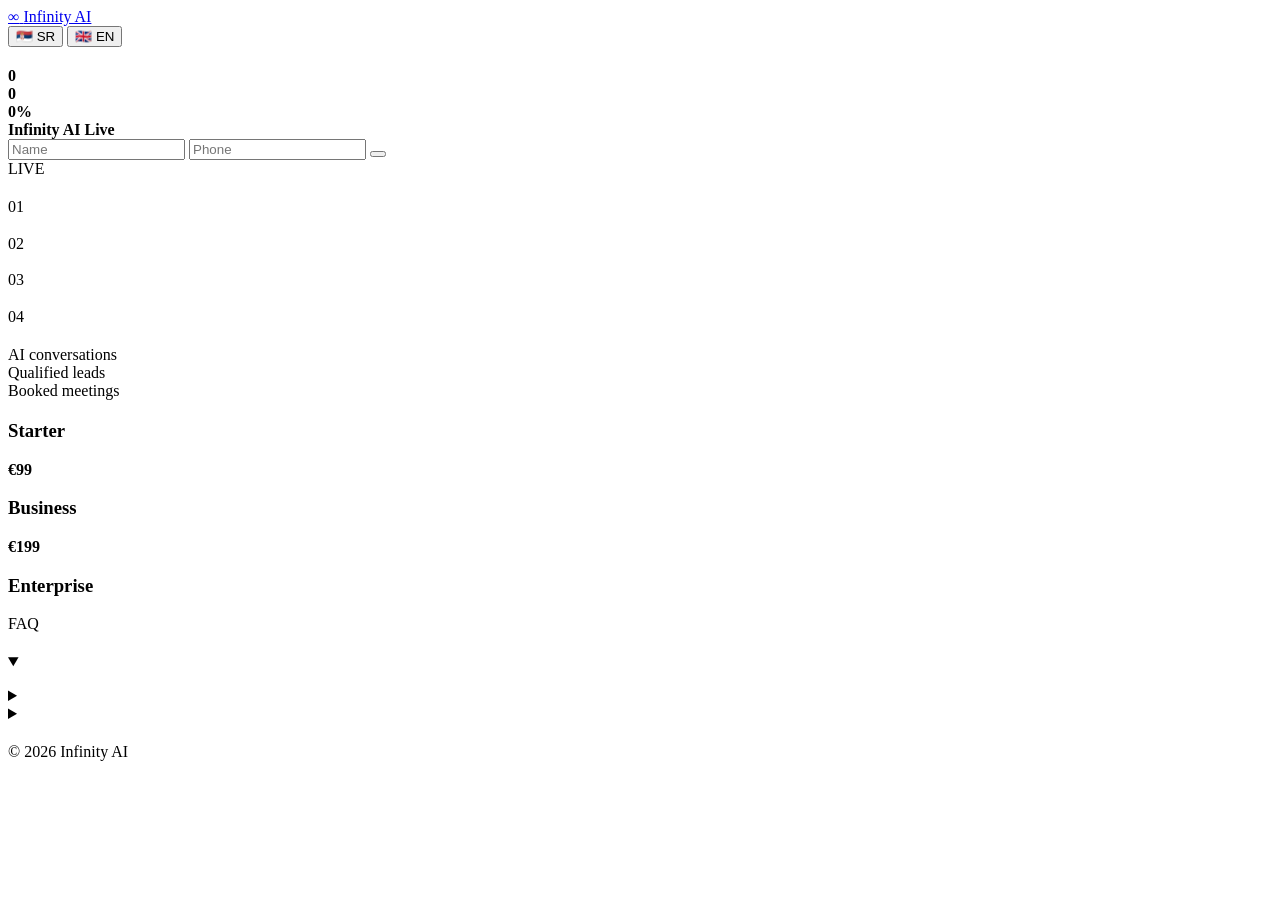
==== index.html @ cf4df091 "Add files via upload" ====
<!DOCTYPE html>
<html lang="en">
<head>
  <meta charset="UTF-8" />
  <meta name="viewport" content="width=device-width, initial-scale=1.0" />
  <title>Infinity AI Demo Platform</title>
  <meta name="description" content="Infinity AI — AI sales consultant for lead generation." />
  <link rel="preconnect" href="https://fonts.googleapis.com" />
  <link rel="preconnect" href="https://fonts.gstatic.com" crossorigin />
  <link href="https://fonts.googleapis.com/css2?family=Inter:wght@400;500;600;700;800;900&display=swap" rel="stylesheet" />
  <link rel="stylesheet" href="css/style.css" />
</head>
<body>

<div class="noise"></div>

<header class="header">
  <a class="brand" href="#">
    <span class="brand-mark">∞</span>
    <span>Infinity AI</span>
  </a>

  <nav class="nav">
    <a href="#demo" data-i18n="nav.demo"></a>
    <a href="#how" data-i18n="nav.how"></a>
    <a href="#pricing" data-i18n="nav.pricing"></a>
    <a href="#faq" data-i18n="nav.faq"></a>
  </nav>

  <div class="lang-switch">
    <button class="lang-btn" data-lang="sr">🇷🇸 SR</button>
    <button class="lang-btn active" data-lang="en">🇬🇧 EN</button>
  </div>
</header>

<main>

<section class="hero">
  <div class="hero-copy">
    <div class="eyebrow" data-i18n="hero.eyebrow"></div>
    <h1 data-i18n="hero.title"></h1>
    <p data-i18n="hero.subtitle"></p>

    <div class="hero-actions">
      <a href="#demo" class="btn primary" data-i18n="hero.cta"></a>
      <a href="#pricing" class="btn ghost" data-i18n="hero.secondary"></a>
    </div>

    <div class="hero-proof">
      <div><strong id="counterLeads">0</strong><span data-i18n="stats.leads"></span></div>
      <div><strong id="counterChats">0</strong><span data-i18n="stats.chats"></span></div>
      <div><strong id="counterConversion">0%</strong><span data-i18n="stats.conversion"></span></div>
    </div>
  </div>

  <div class="hero-demo" id="demo">
    <div class="demo-grid">
      <section class="chat-card">
        <div class="window-bar">
          <div>
            <span></span><span></span><span></span>
          </div>
          <strong>Infinity AI Live</strong>
        </div>

        <div id="chatMessages" class="chat-messages"></div>

        <div id="quickReplies" class="quick-replies"></div>

        <form id="leadForm" class="lead-form hidden">
          <input name="name" placeholder="Name" required />
          <input name="phone" placeholder="Phone" required />
          <button type="submit" data-i18n="chat.send"></button>
        </form>
      </section>

      <aside class="crm-card">
        <div class="crm-header">
          <div>
            <span data-i18n="crm.title"></span>
            <strong data-i18n="crm.subtitle"></strong>
          </div>
          <span class="live-dot">LIVE</span>
        </div>
        <div id="leadStream" class="lead-stream"></div>
      </aside>
    </div>
  </div>
</section>

<section class="section" id="properties">
  <div class="section-head">
    <span data-i18n="properties.kicker"></span>
    <h2 data-i18n="properties.title"></h2>
    <p data-i18n="properties.subtitle"></p>
  </div>
  <div id="propertyGrid" class="property-grid"></div>
</section>

<section class="section" id="how">
  <div class="section-head">
    <span data-i18n="how.kicker"></span>
    <h2 data-i18n="how.title"></h2>
  </div>
  <div class="steps">
    <article><span>01</span><h3 data-i18n="how.step1.title"></h3><p data-i18n="how.step1.text"></p></article>
    <article><span>02</span><h3 data-i18n="how.step2.title"></h3><p data-i18n="how.step2.text"></p></article>
    <article><span>03</span><h3 data-i18n="how.step3.title"></h3><p data-i18n="how.step3.text"></p></article>
    <article><span>04</span><h3 data-i18n="how.step4.title"></h3><p data-i18n="how.step4.text"></p></article>
  </div>
</section>

<section class="section analytics-section">
  <div class="analytics-card">
    <div>
      <span data-i18n="analytics.kicker"></span>
      <h2 data-i18n="analytics.title"></h2>
      <p data-i18n="analytics.text"></p>
    </div>
    <div class="bars">
      <div><span>AI conversations</span><b style="width:88%"></b></div>
      <div><span>Qualified leads</span><b style="width:67%"></b></div>
      <div><span>Booked meetings</span><b style="width:42%"></b></div>
    </div>
  </div>
</section>

<section class="section" id="pricing">
  <div class="section-head">
    <span data-i18n="pricing.kicker"></span>
    <h2 data-i18n="pricing.title"></h2>
  </div>

  <div class="pricing-grid">
    <article class="price-card">
      <h3>Starter</h3>
      <strong>€99</strong>
      <p data-i18n="pricing.starter"></p>
      <a class="btn ghost" href="#demo" data-i18n="pricing.button"></a>
    </article>
    <article class="price-card featured">
      <div class="tag" data-i18n="pricing.popular"></div>
      <h3>Business</h3>
      <strong>€199</strong>
      <p data-i18n="pricing.business"></p>
      <a class="btn primary" href="#demo" data-i18n="pricing.button"></a>
    </article>
    <article class="price-card">
      <h3>Enterprise</h3>
      <strong data-i18n="pricing.custom"></strong>
      <p data-i18n="pricing.enterprise"></p>
      <a class="btn ghost" href="#demo" data-i18n="pricing.contact"></a>
    </article>
  </div>
</section>

<section class="section" id="faq">
  <div class="section-head">
    <span>FAQ</span>
    <h2 data-i18n="faq.title"></h2>
  </div>
  <div class="faq-list">
    <details open><summary data-i18n="faq.q1"></summary><p data-i18n="faq.a1"></p></details>
    <details><summary data-i18n="faq.q2"></summary><p data-i18n="faq.a2"></p></details>
    <details><summary data-i18n="faq.q3"></summary><p data-i18n="faq.a3"></p></details>
  </div>
</section>

<section class="cta-section">
  <h2 data-i18n="cta.title"></h2>
  <p data-i18n="cta.text"></p>
  <a href="#demo" class="btn primary" data-i18n="cta.button"></a>
</section>

</main>

<footer class="footer">
  <span>© 2026 Infinity AI</span>
  <span data-i18n="footer.text"></span>
</footer>

<script src="js/config.js"></script>
<script src="js/i18n.js"></script>
<script src="js/app.js"></script>
</body>
</html>
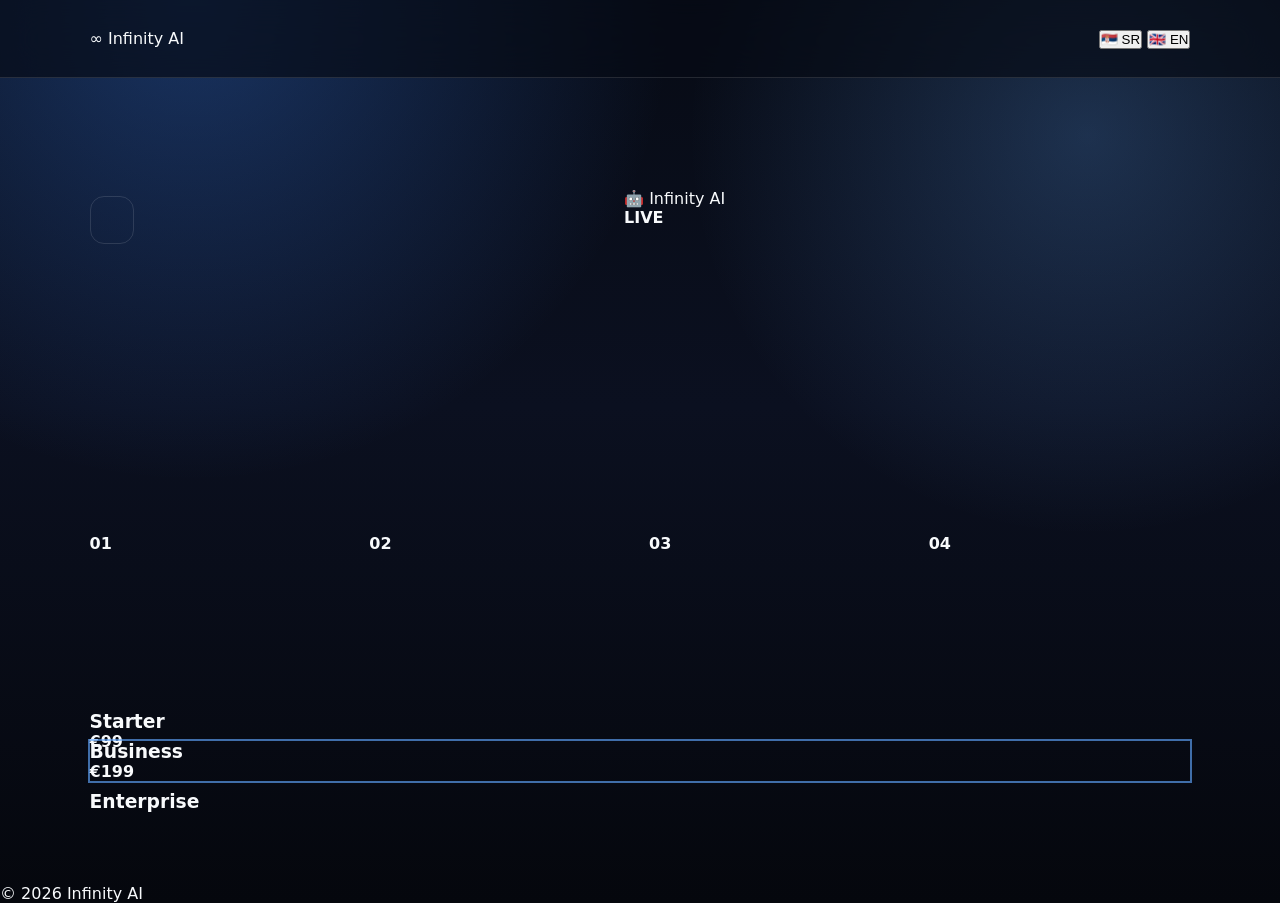
==== commit b8d689a5: "Update index.html" ====
--- a/index.html
+++ b/index.html
@@ -1,186 +1,105 @@
 <!DOCTYPE html>
-<html lang="en">
+<html lang="sr">
 <head>
   <meta charset="UTF-8" />
   <meta name="viewport" content="width=device-width, initial-scale=1.0" />
-  <title>Infinity AI Demo Platform</title>
-  <meta name="description" content="Infinity AI — AI sales consultant for lead generation." />
-  <link rel="preconnect" href="https://fonts.googleapis.com" />
-  <link rel="preconnect" href="https://fonts.gstatic.com" crossorigin />
-  <link href="https://fonts.googleapis.com/css2?family=Inter:wght@400;500;600;700;800;900&display=swap" rel="stylesheet" />
-  <link rel="stylesheet" href="css/style.css" />
+  <title>Infinity AI — AI Sales Consultant</title>
+  <meta name="description" content="Infinity AI converts website visitors into qualified leads 24/7." />
+  <link rel="stylesheet" href="style.css" />
 </head>
+
 <body>
+  <header class="header">
+    <div class="logo">∞ Infinity AI</div>
 
-<div class="noise"></div>
+    <nav>
+      <a href="#demo" data-key="nav_demo"></a>
+      <a href="#how" data-key="nav_how"></a>
+      <a href="#pricing" data-key="nav_pricing"></a>
+    </nav>
 
-<header class="header">
-  <a class="brand" href="#">
-    <span class="brand-mark">∞</span>
-    <span>Infinity AI</span>
-  </a>
+    <div class="lang">
+      <button onclick="setLang('sr')">🇷🇸 SR</button>
+      <button onclick="setLang('en')">🇬🇧 EN</button>
+    </div>
+  </header>
 
-  <nav class="nav">
-    <a href="#demo" data-i18n="nav.demo"></a>
-    <a href="#how" data-i18n="nav.how"></a>
-    <a href="#pricing" data-i18n="nav.pricing"></a>
-    <a href="#faq" data-i18n="nav.faq"></a>
-  </nav>
+  <main>
+    <section class="hero">
+      <div class="hero-text">
+        <div class="badge" data-key="badge"></div>
+        <h1 data-key="hero_title"></h1>
+        <p data-key="hero_text"></p>
+        <a href="#demo" class="btn" data-key="hero_button"></a>
+      </div>
 
-  <div class="lang-switch">
-    <button class="lang-btn" data-lang="sr">🇷🇸 SR</button>
-    <button class="lang-btn active" data-lang="en">🇬🇧 EN</button>
-  </div>
-</header>
+      <div class="hero-panel" id="demo">
+        <div class="chat">
+          <div class="chat-top">🤖 Infinity AI</div>
+          <div id="chatMessages" class="messages"></div>
+          <div id="quickReplies" class="quick"></div>
 
-<main>
-
-<section class="hero">
-  <div class="hero-copy">
-    <div class="eyebrow" data-i18n="hero.eyebrow"></div>
-    <h1 data-i18n="hero.title"></h1>
-    <p data-i18n="hero.subtitle"></p>
-
-    <div class="hero-actions">
-      <a href="#demo" class="btn primary" data-i18n="hero.cta"></a>
-      <a href="#pricing" class="btn ghost" data-i18n="hero.secondary"></a>
-    </div>
-
-    <div class="hero-proof">
-      <div><strong id="counterLeads">0</strong><span data-i18n="stats.leads"></span></div>
-      <div><strong id="counterChats">0</strong><span data-i18n="stats.chats"></span></div>
-      <div><strong id="counterConversion">0%</strong><span data-i18n="stats.conversion"></span></div>
-    </div>
-  </div>
-
-  <div class="hero-demo" id="demo">
-    <div class="demo-grid">
-      <section class="chat-card">
-        <div class="window-bar">
-          <div>
-            <span></span><span></span><span></span>
-          </div>
-          <strong>Infinity AI Live</strong>
+          <form id="leadForm" class="lead-form hidden">
+            <input id="leadName" placeholder="Name" />
+            <input id="leadPhone" placeholder="Phone" />
+            <button type="submit" data-key="send"></button>
+          </form>
         </div>
 
-        <div id="chatMessages" class="chat-messages"></div>
+        <div class="crm">
+          <div class="crm-title">
+            <span data-key="crm_title"></span>
+            <b>LIVE</b>
+          </div>
+          <div id="crmList"></div>
+        </div>
+      </div>
+    </section>
 
-        <div id="quickReplies" class="quick-replies"></div>
+    <section class="section">
+      <h2 data-key="properties_title"></h2>
+      <div id="properties" class="properties"></div>
+    </section>
 
-        <form id="leadForm" class="lead-form hidden">
-          <input name="name" placeholder="Name" required />
-          <input name="phone" placeholder="Phone" required />
-          <button type="submit" data-i18n="chat.send"></button>
-        </form>
-      </section>
+    <section class="section" id="how">
+      <h2 data-key="how_title"></h2>
+      <div class="steps">
+        <div><b>01</b><h3 data-key="step1_title"></h3><p data-key="step1_text"></p></div>
+        <div><b>02</b><h3 data-key="step2_title"></h3><p data-key="step2_text"></p></div>
+        <div><b>03</b><h3 data-key="step3_title"></h3><p data-key="step3_text"></p></div>
+        <div><b>04</b><h3 data-key="step4_title"></h3><p data-key="step4_text"></p></div>
+      </div>
+    </section>
 
-      <aside class="crm-card">
-        <div class="crm-header">
-          <div>
-            <span data-i18n="crm.title"></span>
-            <strong data-i18n="crm.subtitle"></strong>
-          </div>
-          <span class="live-dot">LIVE</span>
+    <section class="section pricing" id="pricing">
+      <h2 data-key="pricing_title"></h2>
+
+      <div class="plans">
+        <div class="plan">
+          <h3>Starter</h3>
+          <strong>€99</strong>
+          <p data-key="starter"></p>
         </div>
-        <div id="leadStream" class="lead-stream"></div>
-      </aside>
-    </div>
-  </div>
-</section>
 
-<section class="section" id="properties">
-  <div class="section-head">
-    <span data-i18n="properties.kicker"></span>
-    <h2 data-i18n="properties.title"></h2>
-    <p data-i18n="properties.subtitle"></p>
-  </div>
-  <div id="propertyGrid" class="property-grid"></div>
-</section>
+        <div class="plan featured">
+          <h3>Business</h3>
+          <strong>€199</strong>
+          <p data-key="business"></p>
+        </div>
 
-<section class="section" id="how">
-  <div class="section-head">
-    <span data-i18n="how.kicker"></span>
-    <h2 data-i18n="how.title"></h2>
-  </div>
-  <div class="steps">
-    <article><span>01</span><h3 data-i18n="how.step1.title"></h3><p data-i18n="how.step1.text"></p></article>
-    <article><span>02</span><h3 data-i18n="how.step2.title"></h3><p data-i18n="how.step2.text"></p></article>
-    <article><span>03</span><h3 data-i18n="how.step3.title"></h3><p data-i18n="how.step3.text"></p></article>
-    <article><span>04</span><h3 data-i18n="how.step4.title"></h3><p data-i18n="how.step4.text"></p></article>
-  </div>
-</section>
+        <div class="plan">
+          <h3>Enterprise</h3>
+          <strong data-key="custom"></strong>
+          <p data-key="enterprise"></p>
+        </div>
+      </div>
+    </section>
+  </main>
 
-<section class="section analytics-section">
-  <div class="analytics-card">
-    <div>
-      <span data-i18n="analytics.kicker"></span>
-      <h2 data-i18n="analytics.title"></h2>
-      <p data-i18n="analytics.text"></p>
-    </div>
-    <div class="bars">
-      <div><span>AI conversations</span><b style="width:88%"></b></div>
-      <div><span>Qualified leads</span><b style="width:67%"></b></div>
-      <div><span>Booked meetings</span><b style="width:42%"></b></div>
-    </div>
-  </div>
-</section>
+  <footer>
+    © 2026 Infinity AI
+  </footer>
 
-<section class="section" id="pricing">
-  <div class="section-head">
-    <span data-i18n="pricing.kicker"></span>
-    <h2 data-i18n="pricing.title"></h2>
-  </div>
-
-  <div class="pricing-grid">
-    <article class="price-card">
-      <h3>Starter</h3>
-      <strong>€99</strong>
-      <p data-i18n="pricing.starter"></p>
-      <a class="btn ghost" href="#demo" data-i18n="pricing.button"></a>
-    </article>
-    <article class="price-card featured">
-      <div class="tag" data-i18n="pricing.popular"></div>
-      <h3>Business</h3>
-      <strong>€199</strong>
-      <p data-i18n="pricing.business"></p>
-      <a class="btn primary" href="#demo" data-i18n="pricing.button"></a>
-    </article>
-    <article class="price-card">
-      <h3>Enterprise</h3>
-      <strong data-i18n="pricing.custom"></strong>
-      <p data-i18n="pricing.enterprise"></p>
-      <a class="btn ghost" href="#demo" data-i18n="pricing.contact"></a>
-    </article>
-  </div>
-</section>
-
-<section class="section" id="faq">
-  <div class="section-head">
-    <span>FAQ</span>
-    <h2 data-i18n="faq.title"></h2>
-  </div>
-  <div class="faq-list">
-    <details open><summary data-i18n="faq.q1"></summary><p data-i18n="faq.a1"></p></details>
-    <details><summary data-i18n="faq.q2"></summary><p data-i18n="faq.a2"></p></details>
-    <details><summary data-i18n="faq.q3"></summary><p data-i18n="faq.a3"></p></details>
-  </div>
-</section>
-
-<section class="cta-section">
-  <h2 data-i18n="cta.title"></h2>
-  <p data-i18n="cta.text"></p>
-  <a href="#demo" class="btn primary" data-i18n="cta.button"></a>
-</section>
-
-</main>
-
-<footer class="footer">
-  <span>© 2026 Infinity AI</span>
-  <span data-i18n="footer.text"></span>
-</footer>
-
-<script src="js/config.js"></script>
-<script src="js/i18n.js"></script>
-<script src="js/app.js"></script>
+  <script src="app.js"></script>
 </body>
 </html>
--- a/style.css
+++ b/style.css
@@ -0,0 +1,129 @@
+:root{
+  --bg:#070b15;
+  --bg2:#0b1020;
+  --panel:rgba(255,255,255,.07);
+  --panel2:rgba(255,255,255,.11);
+  --border:rgba(255,255,255,.12);
+  --text:#f8fafc;
+  --muted:#a6b0c3;
+  --blue:#3b82f6;
+  --cyan:#60a5fa;
+  --green:#22c55e;
+  --shadow:0 30px 90px rgba(0,0,0,.45);
+}
+*{box-sizing:border-box;margin:0;padding:0}
+html{scroll-behavior:smooth}
+body{
+  font-family:Inter,system-ui,sans-serif;
+  color:var(--text);
+  background:
+    radial-gradient(circle at 15% 0%,rgba(59,130,246,.34),transparent 34%),
+    radial-gradient(circle at 85% 15%,rgba(96,165,250,.24),transparent 30%),
+    linear-gradient(180deg,var(--bg),var(--bg2) 45%,#05070d);
+  min-height:100vh;
+  overflow-x:hidden;
+}
+.noise{position:fixed;inset:0;pointer-events:none;opacity:.06;background-image:url("data:image/svg+xml,%3Csvg viewBox='0 0 250 250' xmlns='http://www.w3.org/2000/svg'%3E%3Cfilter id='n'%3E%3CfeTurbulence type='fractalNoise' baseFrequency='.7' numOctaves='3' stitchTiles='stitch'/%3E%3C/filter%3E%3Crect width='100%25' height='100%25' filter='url(%23n)'/%3E%3C/svg%3E")}
+.header{
+  position:sticky;top:0;z-index:10;
+  height:78px;padding:0 7vw;
+  display:flex;align-items:center;justify-content:space-between;
+  background:rgba(7,11,21,.68);backdrop-filter:blur(22px);
+  border-bottom:1px solid var(--border);
+}
+.brand{display:flex;align-items:center;gap:11px;color:white;text-decoration:none;font-weight:900}
+.brand-mark{display:grid;place-items:center;width:38px;height:38px;border-radius:13px;background:linear-gradient(135deg,var(--blue),var(--cyan));font-size:24px}
+.nav{display:flex;gap:26px}
+.nav a{color:var(--muted);text-decoration:none;font-weight:600;font-size:14px}
+.nav a:hover{color:white}
+.lang-switch{display:flex;gap:8px}
+.lang-btn{border:1px solid var(--border);background:var(--panel);color:white;padding:9px 12px;border-radius:999px;cursor:pointer;font-weight:700}
+.lang-btn.active{background:white;color:#07101f}
+.hero{padding:90px 7vw 70px;max-width:1500px;margin:auto;display:grid;grid-template-columns:.92fr 1.08fr;gap:52px;align-items:center}
+.eyebrow,.section-head span,.analytics-card span{display:inline-flex;color:#9cc6ff;font-weight:800;letter-spacing:.08em;text-transform:uppercase;font-size:12px;margin-bottom:16px}
+h1{font-size:clamp(46px,6vw,86px);line-height:.95;letter-spacing:-.07em;margin-bottom:28px}
+.hero-copy p,.section-head p,.analytics-card p,.price-card p,.steps p,.faq-list p,.cta-section p{color:var(--muted);font-size:18px;line-height:1.7}
+.hero-copy>p{max-width:650px;font-size:21px}
+.hero-actions{display:flex;gap:14px;margin:34px 0}
+.btn{display:inline-flex;align-items:center;justify-content:center;min-height:48px;padding:0 21px;border-radius:14px;text-decoration:none;font-weight:900;border:1px solid var(--border);cursor:pointer}
+.primary{background:linear-gradient(135deg,var(--blue),var(--cyan));color:white;box-shadow:0 15px 44px rgba(59,130,246,.35)}
+.ghost{background:var(--panel);color:white}
+.hero-proof{display:grid;grid-template-columns:repeat(3,1fr);gap:14px;max-width:600px}
+.hero-proof div,.chat-card,.crm-card,.steps article,.price-card,.analytics-card,.faq-list details{background:var(--panel);border:1px solid var(--border);box-shadow:var(--shadow);backdrop-filter:blur(22px);border-radius:28px}
+.hero-proof div{padding:18px}
+.hero-proof strong{display:block;font-size:31px}
+.hero-proof span{color:var(--muted);font-size:13px}
+.demo-grid{display:grid;grid-template-columns:1.15fr .85fr;gap:18px}
+.chat-card,.crm-card{min-height:480px;padding:18px}
+.window-bar{display:flex;justify-content:space-between;align-items:center;margin-bottom:18px;color:var(--muted);font-size:14px}
+.window-bar div{display:flex;gap:7px}
+.window-bar span{width:11px;height:11px;border-radius:50%;background:rgba(255,255,255,.25)}
+.chat-messages{height:315px;overflow:auto;padding-right:6px}
+.msg{max-width:86%;padding:13px 15px;margin:10px 0;border-radius:18px;animation:pop .35s ease both;line-height:1.45}
+.msg.ai{background:rgba(59,130,246,.18);border:1px solid rgba(96,165,250,.28)}
+.msg.user{margin-left:auto;background:rgba(255,255,255,.11);border:1px solid var(--border)}
+.typing{display:flex;gap:5px;align-items:center}
+.typing b{width:7px;height:7px;background:#b6d6ff;border-radius:50%;animation:typing 1s infinite}
+.typing b:nth-child(2){animation-delay:.15s}.typing b:nth-child(3){animation-delay:.3s}
+.quick-replies{display:flex;flex-wrap:wrap;gap:8px;margin-top:14px}
+.quick-replies button{border:1px solid var(--border);background:rgba(255,255,255,.08);color:white;border-radius:999px;padding:10px 12px;cursor:pointer;font-weight:700}
+.lead-form{display:grid;grid-template-columns:1fr 1fr auto;gap:8px;margin-top:12px}
+.lead-form input{background:rgba(255,255,255,.08);border:1px solid var(--border);color:white;border-radius:12px;padding:12px}
+.lead-form button{border:none;background:linear-gradient(135deg,var(--blue),var(--cyan));color:white;border-radius:12px;padding:0 16px;font-weight:900}
+.hidden{display:none}
+.crm-header{display:flex;justify-content:space-between;align-items:flex-start;margin-bottom:20px}
+.crm-header span:first-child{display:block;color:var(--muted);font-size:13px}
+.crm-header strong{display:block;font-size:25px;margin-top:4px}
+.live-dot{background:rgba(34,197,94,.14);color:#86efac;border:1px solid rgba(34,197,94,.3);padding:6px 9px;border-radius:999px;font-size:12px;font-weight:900}
+.lead-item{padding:15px;border-radius:18px;background:rgba(255,255,255,.06);border:1px solid var(--border);margin-bottom:10px;animation:slideIn .35s ease both}
+.lead-item strong{display:block}
+.lead-item span{color:var(--muted);font-size:13px}
+.lead-item small{display:inline-flex;margin-top:8px;color:#93c5fd}
+.section{padding:72px 7vw;max-width:1500px;margin:auto}
+.section-head{max-width:760px;margin-bottom:32px}
+.section-head h2,.analytics-card h2,.cta-section h2{font-size:clamp(34px,4vw,58px);letter-spacing:-.04em;line-height:1.05}
+.property-grid,.steps,.pricing-grid{display:grid;grid-template-columns:repeat(3,1fr);gap:18px}
+.property-card{background:rgba(255,255,255,.06);border:1px solid var(--border);border-radius:28px;overflow:hidden;box-shadow:var(--shadow);transition:.25s}
+.property-card:hover{transform:translateY(-6px)}
+.property-image{height:210px;background:linear-gradient(135deg,rgba(59,130,246,.45),rgba(96,165,250,.12));display:grid;place-items:center;font-size:52px}
+.property-body{padding:22px}
+.property-body h3{font-size:22px;margin-bottom:8px}
+.property-body p{color:var(--muted)}
+.property-meta{display:flex;justify-content:space-between;color:var(--muted);margin:16px 0}
+.property-price{font-size:29px;font-weight:900}
+.steps{grid-template-columns:repeat(4,1fr)}
+.steps article{padding:25px}
+.steps span{color:#93c5fd;font-weight:900}
+.steps h3{font-size:22px;margin:14px 0 8px}
+.analytics-card{padding:34px;display:grid;grid-template-columns:1fr 1fr;gap:32px;align-items:center}
+.bars{display:grid;gap:18px}
+.bars div{display:grid;gap:9px;color:var(--muted);font-weight:700}
+.bars div:after{content:"";height:12px;border-radius:999px;background:rgba(255,255,255,.08);grid-row:2}
+.bars b{height:12px;border-radius:999px;background:linear-gradient(90deg,var(--blue),var(--cyan));grid-row:2;margin-top:-21px}
+.price-card{padding:28px;position:relative}
+.price-card strong{display:block;font-size:47px;margin:15px 0}
+.featured{outline:2px solid rgba(96,165,250,.65);transform:translateY(-10px)}
+.tag{position:absolute;top:18px;right:18px;background:rgba(59,130,246,.18);border:1px solid rgba(96,165,250,.28);color:#bfdbfe;padding:7px 10px;border-radius:999px;font-size:12px;font-weight:900}
+.faq-list{display:grid;gap:12px}
+.faq-list details{padding:20px}
+.faq-list summary{cursor:pointer;font-weight:900;font-size:18px}
+.faq-list p{margin-top:10px}
+.cta-section{text-align:center;max-width:900px;margin:40px auto 80px;padding:60px 7vw}
+.cta-section p{margin:18px auto 26px;max-width:680px}
+.footer{display:flex;justify-content:space-between;gap:16px;padding:34px 7vw;color:var(--muted);border-top:1px solid var(--border)}
+@keyframes pop{from{opacity:0;transform:translateY(8px) scale(.98)}to{opacity:1;transform:none}}
+@keyframes slideIn{from{opacity:0;transform:translateX(12px)}to{opacity:1;transform:none}}
+@keyframes typing{50%{transform:translateY(-4px);opacity:.55}}
+@media(max-width:1050px){
+  .hero,.demo-grid,.analytics-card{grid-template-columns:1fr}
+  .property-grid,.pricing-grid{grid-template-columns:1fr}
+  .steps{grid-template-columns:repeat(2,1fr)}
+  .nav{display:none}
+}
+@media(max-width:650px){
+  .header{padding:0 18px}.brand span:last-child{display:none}
+  .hero,.section{padding-left:18px;padding-right:18px}
+  .hero-proof,.steps{grid-template-columns:1fr}
+  .lead-form{grid-template-columns:1fr}
+  .footer{flex-direction:column}
+}
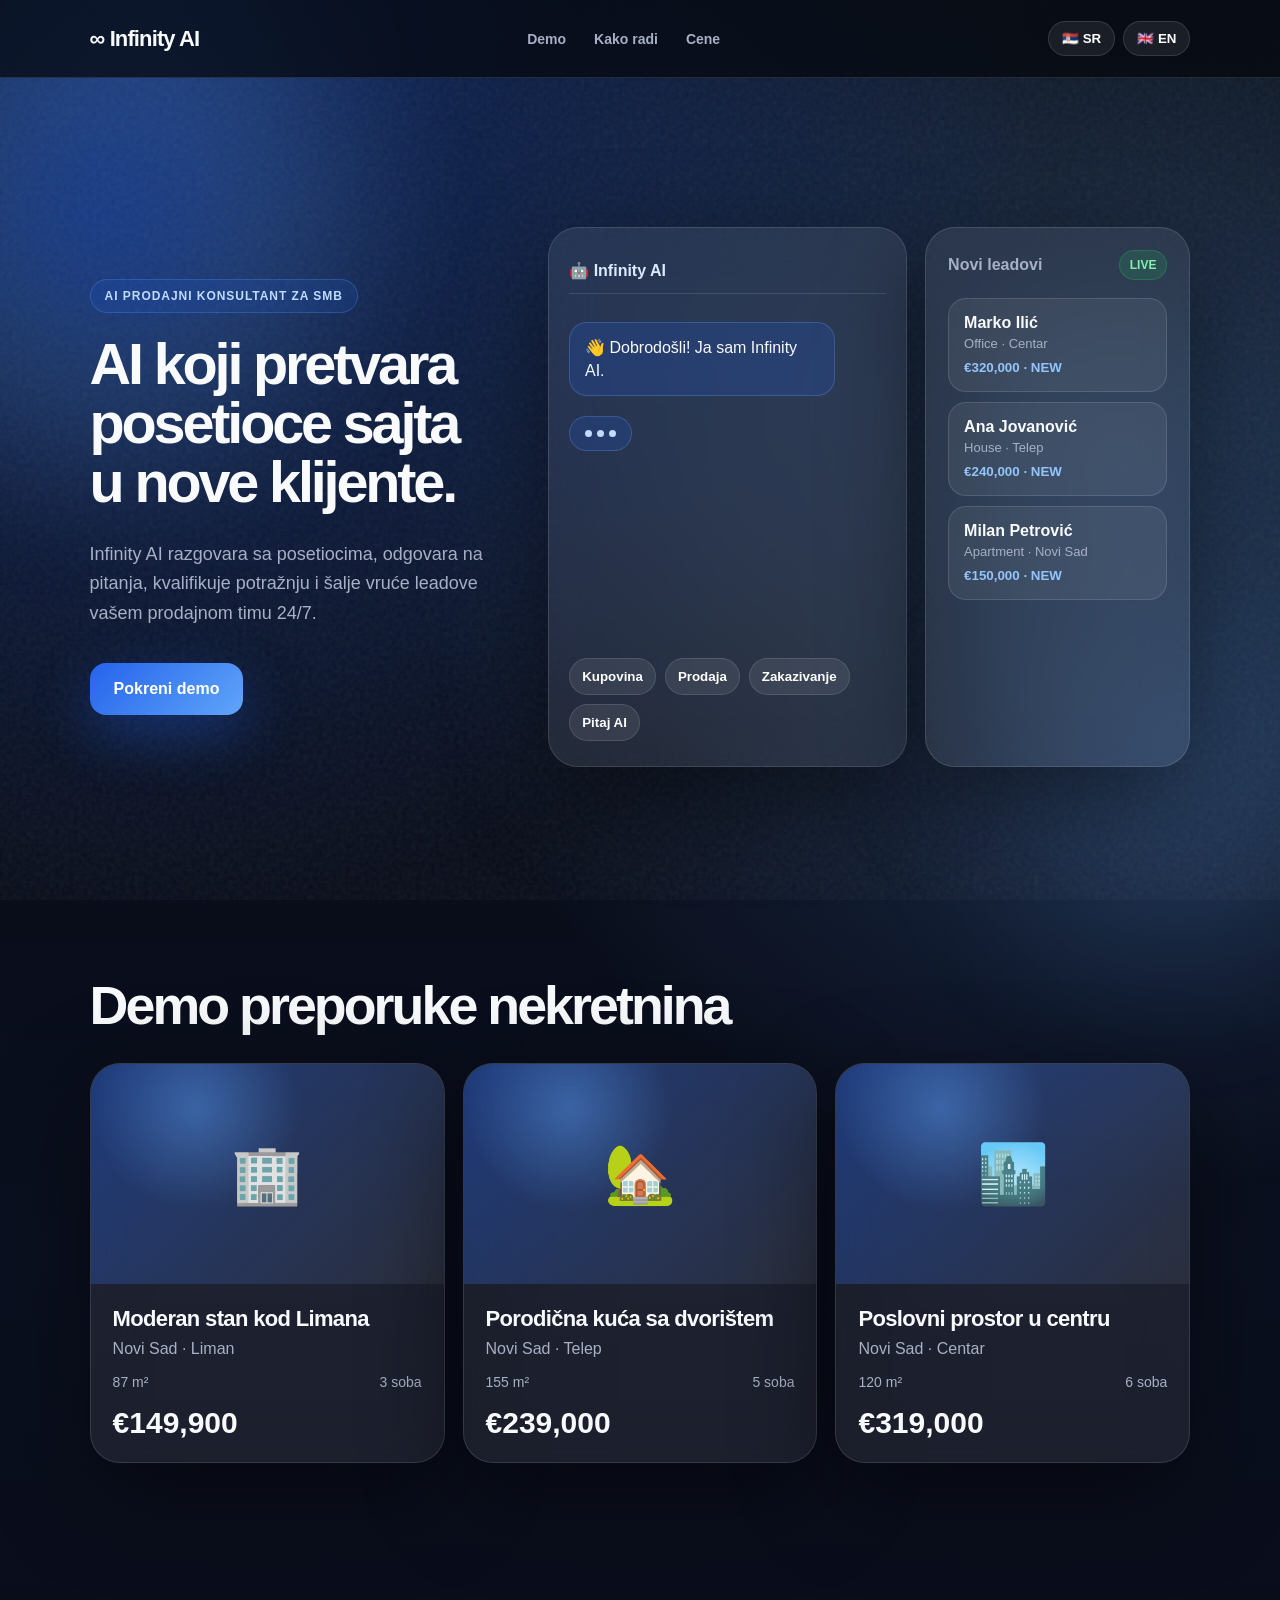
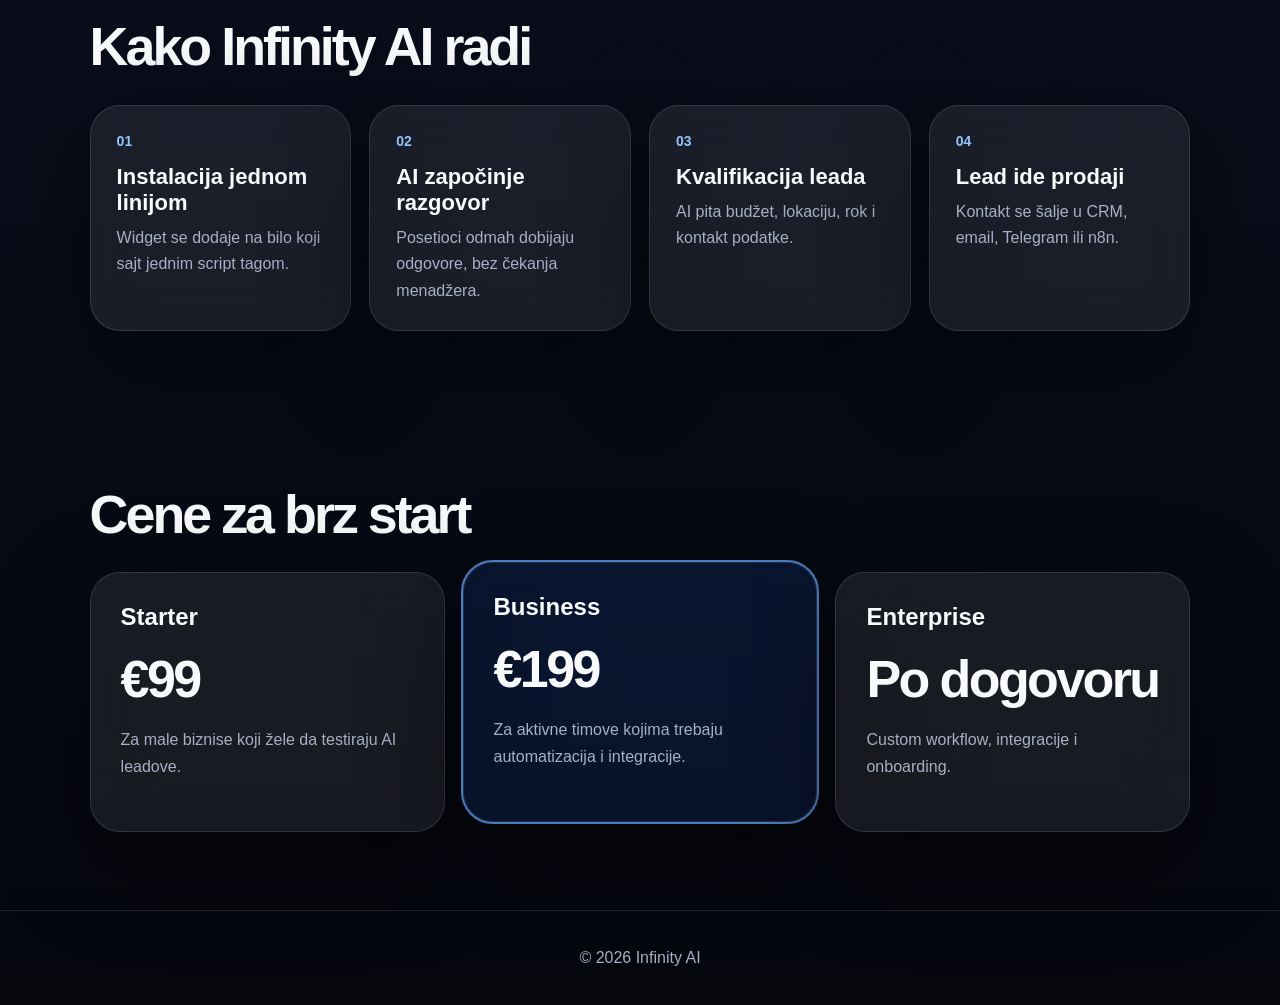
==== commit 033a25b2: "Update index.html" ====
--- a/index.html
+++ b/index.html
@@ -100,6 +100,41 @@
     © 2026 Infinity AI
   </footer>
 
+<!-- Infinity AI Widget -->
+<link rel="stylesheet" href="widget/widget.css">
+
+<script src="widget/settings.js"></script>
+<script src="widget/api.js"></script>
+<script src="widget/property-search.js"></script>
+<script src="widget/save-lead.js"></script>
+
+<script src="widget/widget-ui.js"></script>
+<script src="widget/messages.js"></script>
+<script src="widget/forms.js"></script>
+
+<script src="widget/ai-brain.js"></script>
+<script src="widget/ai-chat-flow.js"></script>
+
+<script src="widget/buy-flow.js"></script>
+<script src="widget/sell-flow.js"></script>
+<script src="widget/rent-flow.js"></script>
+<script src="widget/let-flow.js"></script>
+<script src="widget/other-flow.js"></script>
+
+<script src="widget/widget.js"></script>
+
+<script>
+document.addEventListener('DOMContentLoaded', function () {
+
+    InfinityAI.init({
+        apiKey: 'house-nekretnine',
+        autoOpenDelay: 3000
+    });
+
+});
+</script>
+
+<script src="app.js"></script>
   <script src="app.js"></script>
 </body>
 </html>
--- a/style.css
+++ b/style.css
@@ -1,129 +1,562 @@
-:root{
-  --bg:#070b15;
-  --bg2:#0b1020;
-  --panel:rgba(255,255,255,.07);
-  --panel2:rgba(255,255,255,.11);
-  --border:rgba(255,255,255,.12);
-  --text:#f8fafc;
-  --muted:#a6b0c3;
-  --blue:#3b82f6;
-  --cyan:#60a5fa;
-  --green:#22c55e;
-  --shadow:0 30px 90px rgba(0,0,0,.45);
-}
-*{box-sizing:border-box;margin:0;padding:0}
-html{scroll-behavior:smooth}
-body{
-  font-family:Inter,system-ui,sans-serif;
-  color:var(--text);
+
+:root {
+  --bg: #05070d;
+  --bg-2: #0b1020;
+  --card: rgba(255, 255, 255, 0.075);
+  --card-2: rgba(255, 255, 255, 0.11);
+  --border: rgba(255, 255, 255, 0.12);
+  --text: #f8fafc;
+  --muted: #a7b0c5;
+  --blue: #2563eb;
+  --blue-2: #60a5fa;
+  --green: #22c55e;
+  --shadow: 0 30px 100px rgba(0, 0, 0, 0.48);
+}
+
+* {
+  box-sizing: border-box;
+  margin: 0;
+  padding: 0;
+}
+
+html { scroll-behavior: smooth; }
+
+body {
+  min-height: 100vh;
+  font-family: Inter, Arial, sans-serif;
+  color: var(--text);
   background:
-    radial-gradient(circle at 15% 0%,rgba(59,130,246,.34),transparent 34%),
-    radial-gradient(circle at 85% 15%,rgba(96,165,250,.24),transparent 30%),
-    linear-gradient(180deg,var(--bg),var(--bg2) 45%,#05070d);
-  min-height:100vh;
-  overflow-x:hidden;
-}
-.noise{position:fixed;inset:0;pointer-events:none;opacity:.06;background-image:url("data:image/svg+xml,%3Csvg viewBox='0 0 250 250' xmlns='http://www.w3.org/2000/svg'%3E%3Cfilter id='n'%3E%3CfeTurbulence type='fractalNoise' baseFrequency='.7' numOctaves='3' stitchTiles='stitch'/%3E%3C/filter%3E%3Crect width='100%25' height='100%25' filter='url(%23n)'/%3E%3C/svg%3E")}
-.header{
-  position:sticky;top:0;z-index:10;
-  height:78px;padding:0 7vw;
-  display:flex;align-items:center;justify-content:space-between;
-  background:rgba(7,11,21,.68);backdrop-filter:blur(22px);
-  border-bottom:1px solid var(--border);
-}
-.brand{display:flex;align-items:center;gap:11px;color:white;text-decoration:none;font-weight:900}
-.brand-mark{display:grid;place-items:center;width:38px;height:38px;border-radius:13px;background:linear-gradient(135deg,var(--blue),var(--cyan));font-size:24px}
-.nav{display:flex;gap:26px}
-.nav a{color:var(--muted);text-decoration:none;font-weight:600;font-size:14px}
-.nav a:hover{color:white}
-.lang-switch{display:flex;gap:8px}
-.lang-btn{border:1px solid var(--border);background:var(--panel);color:white;padding:9px 12px;border-radius:999px;cursor:pointer;font-weight:700}
-.lang-btn.active{background:white;color:#07101f}
-.hero{padding:90px 7vw 70px;max-width:1500px;margin:auto;display:grid;grid-template-columns:.92fr 1.08fr;gap:52px;align-items:center}
-.eyebrow,.section-head span,.analytics-card span{display:inline-flex;color:#9cc6ff;font-weight:800;letter-spacing:.08em;text-transform:uppercase;font-size:12px;margin-bottom:16px}
-h1{font-size:clamp(46px,6vw,86px);line-height:.95;letter-spacing:-.07em;margin-bottom:28px}
-.hero-copy p,.section-head p,.analytics-card p,.price-card p,.steps p,.faq-list p,.cta-section p{color:var(--muted);font-size:18px;line-height:1.7}
-.hero-copy>p{max-width:650px;font-size:21px}
-.hero-actions{display:flex;gap:14px;margin:34px 0}
-.btn{display:inline-flex;align-items:center;justify-content:center;min-height:48px;padding:0 21px;border-radius:14px;text-decoration:none;font-weight:900;border:1px solid var(--border);cursor:pointer}
-.primary{background:linear-gradient(135deg,var(--blue),var(--cyan));color:white;box-shadow:0 15px 44px rgba(59,130,246,.35)}
-.ghost{background:var(--panel);color:white}
-.hero-proof{display:grid;grid-template-columns:repeat(3,1fr);gap:14px;max-width:600px}
-.hero-proof div,.chat-card,.crm-card,.steps article,.price-card,.analytics-card,.faq-list details{background:var(--panel);border:1px solid var(--border);box-shadow:var(--shadow);backdrop-filter:blur(22px);border-radius:28px}
-.hero-proof div{padding:18px}
-.hero-proof strong{display:block;font-size:31px}
-.hero-proof span{color:var(--muted);font-size:13px}
-.demo-grid{display:grid;grid-template-columns:1.15fr .85fr;gap:18px}
-.chat-card,.crm-card{min-height:480px;padding:18px}
-.window-bar{display:flex;justify-content:space-between;align-items:center;margin-bottom:18px;color:var(--muted);font-size:14px}
-.window-bar div{display:flex;gap:7px}
-.window-bar span{width:11px;height:11px;border-radius:50%;background:rgba(255,255,255,.25)}
-.chat-messages{height:315px;overflow:auto;padding-right:6px}
-.msg{max-width:86%;padding:13px 15px;margin:10px 0;border-radius:18px;animation:pop .35s ease both;line-height:1.45}
-.msg.ai{background:rgba(59,130,246,.18);border:1px solid rgba(96,165,250,.28)}
-.msg.user{margin-left:auto;background:rgba(255,255,255,.11);border:1px solid var(--border)}
-.typing{display:flex;gap:5px;align-items:center}
-.typing b{width:7px;height:7px;background:#b6d6ff;border-radius:50%;animation:typing 1s infinite}
-.typing b:nth-child(2){animation-delay:.15s}.typing b:nth-child(3){animation-delay:.3s}
-.quick-replies{display:flex;flex-wrap:wrap;gap:8px;margin-top:14px}
-.quick-replies button{border:1px solid var(--border);background:rgba(255,255,255,.08);color:white;border-radius:999px;padding:10px 12px;cursor:pointer;font-weight:700}
-.lead-form{display:grid;grid-template-columns:1fr 1fr auto;gap:8px;margin-top:12px}
-.lead-form input{background:rgba(255,255,255,.08);border:1px solid var(--border);color:white;border-radius:12px;padding:12px}
-.lead-form button{border:none;background:linear-gradient(135deg,var(--blue),var(--cyan));color:white;border-radius:12px;padding:0 16px;font-weight:900}
-.hidden{display:none}
-.crm-header{display:flex;justify-content:space-between;align-items:flex-start;margin-bottom:20px}
-.crm-header span:first-child{display:block;color:var(--muted);font-size:13px}
-.crm-header strong{display:block;font-size:25px;margin-top:4px}
-.live-dot{background:rgba(34,197,94,.14);color:#86efac;border:1px solid rgba(34,197,94,.3);padding:6px 9px;border-radius:999px;font-size:12px;font-weight:900}
-.lead-item{padding:15px;border-radius:18px;background:rgba(255,255,255,.06);border:1px solid var(--border);margin-bottom:10px;animation:slideIn .35s ease both}
-.lead-item strong{display:block}
-.lead-item span{color:var(--muted);font-size:13px}
-.lead-item small{display:inline-flex;margin-top:8px;color:#93c5fd}
-.section{padding:72px 7vw;max-width:1500px;margin:auto}
-.section-head{max-width:760px;margin-bottom:32px}
-.section-head h2,.analytics-card h2,.cta-section h2{font-size:clamp(34px,4vw,58px);letter-spacing:-.04em;line-height:1.05}
-.property-grid,.steps,.pricing-grid{display:grid;grid-template-columns:repeat(3,1fr);gap:18px}
-.property-card{background:rgba(255,255,255,.06);border:1px solid var(--border);border-radius:28px;overflow:hidden;box-shadow:var(--shadow);transition:.25s}
-.property-card:hover{transform:translateY(-6px)}
-.property-image{height:210px;background:linear-gradient(135deg,rgba(59,130,246,.45),rgba(96,165,250,.12));display:grid;place-items:center;font-size:52px}
-.property-body{padding:22px}
-.property-body h3{font-size:22px;margin-bottom:8px}
-.property-body p{color:var(--muted)}
-.property-meta{display:flex;justify-content:space-between;color:var(--muted);margin:16px 0}
-.property-price{font-size:29px;font-weight:900}
-.steps{grid-template-columns:repeat(4,1fr)}
-.steps article{padding:25px}
-.steps span{color:#93c5fd;font-weight:900}
-.steps h3{font-size:22px;margin:14px 0 8px}
-.analytics-card{padding:34px;display:grid;grid-template-columns:1fr 1fr;gap:32px;align-items:center}
-.bars{display:grid;gap:18px}
-.bars div{display:grid;gap:9px;color:var(--muted);font-weight:700}
-.bars div:after{content:"";height:12px;border-radius:999px;background:rgba(255,255,255,.08);grid-row:2}
-.bars b{height:12px;border-radius:999px;background:linear-gradient(90deg,var(--blue),var(--cyan));grid-row:2;margin-top:-21px}
-.price-card{padding:28px;position:relative}
-.price-card strong{display:block;font-size:47px;margin:15px 0}
-.featured{outline:2px solid rgba(96,165,250,.65);transform:translateY(-10px)}
-.tag{position:absolute;top:18px;right:18px;background:rgba(59,130,246,.18);border:1px solid rgba(96,165,250,.28);color:#bfdbfe;padding:7px 10px;border-radius:999px;font-size:12px;font-weight:900}
-.faq-list{display:grid;gap:12px}
-.faq-list details{padding:20px}
-.faq-list summary{cursor:pointer;font-weight:900;font-size:18px}
-.faq-list p{margin-top:10px}
-.cta-section{text-align:center;max-width:900px;margin:40px auto 80px;padding:60px 7vw}
-.cta-section p{margin:18px auto 26px;max-width:680px}
-.footer{display:flex;justify-content:space-between;gap:16px;padding:34px 7vw;color:var(--muted);border-top:1px solid var(--border)}
-@keyframes pop{from{opacity:0;transform:translateY(8px) scale(.98)}to{opacity:1;transform:none}}
-@keyframes slideIn{from{opacity:0;transform:translateX(12px)}to{opacity:1;transform:none}}
-@keyframes typing{50%{transform:translateY(-4px);opacity:.55}}
-@media(max-width:1050px){
-  .hero,.demo-grid,.analytics-card{grid-template-columns:1fr}
-  .property-grid,.pricing-grid{grid-template-columns:1fr}
-  .steps{grid-template-columns:repeat(2,1fr)}
-  .nav{display:none}
-}
-@media(max-width:650px){
-  .header{padding:0 18px}.brand span:last-child{display:none}
-  .hero,.section{padding-left:18px;padding-right:18px}
-  .hero-proof,.steps{grid-template-columns:1fr}
-  .lead-form{grid-template-columns:1fr}
-  .footer{flex-direction:column}
-}
+    radial-gradient(circle at 12% 0%, rgba(37, 99, 235, 0.42), transparent 32%),
+    radial-gradient(circle at 88% 18%, rgba(96, 165, 250, 0.28), transparent 30%),
+    linear-gradient(180deg, var(--bg), var(--bg-2) 48%, #05070d);
+  overflow-x: hidden;
+}
+
+body::before {
+  content: "";
+  position: fixed;
+  inset: 0;
+  pointer-events: none;
+  opacity: 0.07;
+  background-image: url("data:image/svg+xml,%3Csvg viewBox='0 0 240 240' xmlns='http://www.w3.org/2000/svg'%3E%3Cfilter id='noise'%3E%3CfeTurbulence type='fractalNoise' baseFrequency='.8' numOctaves='3' stitchTiles='stitch'/%3E%3C/filter%3E%3Crect width='100%25' height='100%25' filter='url(%23noise)'/%3E%3C/svg%3E");
+}
+
+.header {
+  position: sticky;
+  top: 0;
+  z-index: 20;
+  height: 78px;
+  padding: 0 7vw;
+  display: flex;
+  align-items: center;
+  justify-content: space-between;
+  background: rgba(5, 7, 13, 0.72);
+  border-bottom: 1px solid var(--border);
+  backdrop-filter: blur(22px);
+}
+
+.logo {
+  font-size: 22px;
+  font-weight: 900;
+  letter-spacing: -0.04em;
+}
+
+nav { display: flex; gap: 28px; }
+
+nav a {
+  color: var(--muted);
+  text-decoration: none;
+  font-size: 14px;
+  font-weight: 700;
+}
+
+nav a:hover { color: white; }
+
+.lang { display: flex; gap: 8px; }
+
+.lang button {
+  border: 1px solid var(--border);
+  background: var(--card);
+  color: white;
+  padding: 9px 13px;
+  border-radius: 999px;
+  cursor: pointer;
+  font-weight: 800;
+}
+
+.lang button:hover {
+  background: white;
+  color: #07101f;
+}
+
+.hero {
+    width: min(1600px, 100%);
+    margin: 0 auto;
+    padding: 86px 7vw 70px;
+
+    display: grid;
+    grid-template-columns: 0.78fr 1.22fr;
+    gap: 48px;
+
+    align-items: center;
+    min-height: calc(100vh - 78px);
+
+    position: relative;
+}
+
+.hero::before {
+    content: "";
+    position: absolute;
+    left: -220px;
+    top: -180px;
+
+    width: 650px;
+    height: 650px;
+
+    background:
+        radial-gradient(circle,
+        rgba(37,99,235,.35) 0%,
+        rgba(96,165,250,.18) 35%,
+        transparent 72%);
+
+    filter: blur(40px);
+    z-index: -1;
+    animation: floatGlow 8s ease-in-out infinite;
+}
+
+.hero::after {
+    content: "";
+
+    position: absolute;
+    right: -160px;
+    bottom: -140px;
+
+    width: 520px;
+    height: 520px;
+
+    background:
+        radial-gradient(circle,
+        rgba(96,165,250,.22),
+        transparent 70%);
+
+    filter: blur(55px);
+
+    z-index: -1;
+}
+.badge {
+  display: inline-flex;
+  padding: 9px 14px;
+  margin-bottom: 22px;
+  border: 1px solid rgba(96, 165, 250, 0.25);
+  border-radius: 999px;
+  background: rgba(37, 99, 235, 0.15);
+  color: #bfdbfe;
+  font-size: 12px;
+  font-weight: 900;
+  letter-spacing: 0.08em;
+  text-transform: uppercase;
+}
+
+h1 {
+  max-width: 520px;
+  font-size: clamp(48px, 4.5vw, 66px);
+  line-height: 1.02;
+  letter-spacing: -0.055em;
+  margin-bottom: 28px;
+}
+
+.hero-text p {
+  max-width: 620px;
+  color: var(--muted);
+  font-size:18px;
+  line-height: 1.65;
+  margin-bottom: 34px;
+}
+.btn {
+  display: inline-flex;
+  align-items: center;
+  justify-content: center;
+  min-height: 52px;
+  padding: 0 24px;
+  border-radius: 16px;
+  background: linear-gradient(135deg, var(--blue), var(--blue-2));
+  color: white;
+  text-decoration: none;
+  font-weight: 900;
+  box-shadow: 0 20px 55px rgba(37, 99, 235, 0.36);
+}
+
+.hero-panel {
+  display: grid;
+  grid-template-columns: 1.15fr 0.85fr;
+  gap: 18px;
+  align-items: stretch;
+}
+
+.chat,
+.crm,
+.section .steps > div,
+.plan,
+.property-card {
+  border: 1px solid var(--border);
+  background: var(--card);
+  border-radius: 30px;
+  box-shadow: var(--shadow);
+  backdrop-filter: blur(24px);
+}
+
+.chat {
+  min-height: 540px;
+  padding: 20px;
+}
+
+.chat-top {
+  height: 46px;
+  display: flex;
+  align-items: center;
+  color: #dbeafe;
+  font-weight: 900;
+  border-bottom: 1px solid var(--border);
+  margin-bottom: 18px;
+}
+
+.messages {
+  height: 330px;
+  overflow-y: auto;
+  padding-right: 8px;
+}
+
+.message {
+  max-width: 86%;
+  width: fit-content;
+  padding: 13px 15px;
+  margin: 10px 0;
+  border-radius: 18px;
+  line-height: 1.45;
+  animation: pop 0.28s ease both;
+}
+
+.message.ai {
+  background: rgba(37, 99, 235, 0.18);
+  border: 1px solid rgba(96, 165, 250, 0.28);
+}
+
+.message.user {
+  margin-left: auto;
+  background: rgba(255, 255, 255, 0.11);
+  border: 1px solid var(--border);
+}
+
+.typing {
+  display: inline-flex;
+  gap: 5px;
+  align-items: center;
+}
+
+.typing b {
+  width: 7px;
+  height: 7px;
+  border-radius: 50%;
+  background: #bfdbfe;
+  animation: typing 1s infinite;
+}
+
+.typing b:nth-child(2) { animation-delay: 0.14s; }
+.typing b:nth-child(3) { animation-delay: 0.28s; }
+
+.quick {
+  margin-top: 16px;
+  display: flex;
+  flex-wrap: wrap;
+  gap: 9px;
+}
+
+.quick button {
+  border: 1px solid var(--border);
+  background: rgba(255, 255, 255, 0.085);
+  color: white;
+  border-radius: 999px;
+  padding: 10px 12px;
+  font-weight: 800;
+  cursor: pointer;
+}
+
+.quick button:hover { background: rgba(96, 165, 250, 0.24); }
+
+.lead-form {
+  margin-top: 14px;
+  display: grid;
+  grid-template-columns: 1fr 1fr auto;
+  gap: 8px;
+}
+
+.lead-form input {
+  min-height: 44px;
+  border: 1px solid var(--border);
+  background: rgba(255, 255, 255, 0.085);
+  color: white;
+  border-radius: 13px;
+  padding: 0 12px;
+}
+
+.lead-form input::placeholder { color: rgba(255, 255, 255, 0.55); }
+
+.lead-form button {
+  border: none;
+  border-radius: 13px;
+  padding: 0 17px;
+  background: linear-gradient(135deg, var(--blue), var(--blue-2));
+  color: white;
+  font-weight: 900;
+  cursor: pointer;
+}
+
+.hidden { display: none !important; }
+
+.crm {
+  min-height: 540px;
+  padding: 22px;
+}
+
+.crm-title {
+  display: flex;
+  align-items: center;
+  justify-content: space-between;
+  margin-bottom: 18px;
+}
+
+.crm-title span {
+  color: var(--muted);
+  font-weight: 800;
+}
+
+.crm-title b {
+  padding: 7px 10px;
+  border-radius: 999px;
+  background: rgba(34, 197, 94, 0.15);
+  color: #86efac;
+  border: 1px solid rgba(34, 197, 94, 0.28);
+  font-size: 12px;
+}
+
+.lead-item {
+  padding: 15px;
+  margin-bottom: 10px;
+  border-radius: 18px;
+  border: 1px solid var(--border);
+  background: rgba(255, 255, 255, 0.065);
+  animation: slide 0.32s ease both;
+}
+
+.lead-item strong { display: block; margin-bottom: 4px; }
+
+.lead-item span {
+  display: block;
+  color: var(--muted);
+  font-size: 13px;
+}
+
+.lead-item small {
+  display: inline-flex;
+  margin-top: 9px;
+  color: #93c5fd;
+  font-weight: 800;
+}
+
+.section {
+  width: min(1500px, 100%);
+  margin: 0 auto;
+  padding: 78px 7vw;
+}
+
+.section h2 {
+  max-width: 780px;
+  font-size: clamp(34px, 4.2vw, 62px);
+  line-height: 1.03;
+  letter-spacing: -0.055em;
+  margin-bottom: 30px;
+}
+
+.properties,
+.steps,
+.plans {
+  display: grid;
+  gap: 18px;
+}
+
+.properties { grid-template-columns: repeat(3, 1fr); }
+
+.property-card {
+  overflow: hidden;
+  transition: 0.22s ease;
+}
+
+.property-card:hover { transform: translateY(-6px); }
+
+.property-visual {
+  height: 220px;
+  display: grid;
+  place-items: center;
+  font-size: 58px;
+  background:
+    radial-gradient(circle at 30% 20%, rgba(96, 165, 250, 0.4), transparent 34%),
+    linear-gradient(135deg, rgba(37, 99, 235, 0.42), rgba(255, 255, 255, 0.06));
+}
+
+.property-body { padding: 22px; }
+
+.property-body h3 {
+  font-size: 22px;
+  letter-spacing: -0.03em;
+  margin-bottom: 8px;
+}
+
+.property-body p { color: var(--muted); }
+
+.property-meta {
+  display: flex;
+  justify-content: space-between;
+  color: var(--muted);
+  margin: 16px 0;
+  font-size: 14px;
+}
+
+.property-price {
+  font-size: 30px;
+  font-weight: 900;
+}
+
+.steps { grid-template-columns: repeat(4, 1fr); }
+
+.steps > div { padding: 26px; }
+
+.steps b {
+  color: #93c5fd;
+  font-size: 14px;
+}
+
+.steps h3 {
+  margin: 14px 0 9px;
+  font-size: 22px;
+}
+
+.steps p,
+.plan p {
+  color: var(--muted);
+  line-height: 1.65;
+}
+
+.plans { grid-template-columns: repeat(3, 1fr); }
+
+.plan {
+  min-height: 260px;
+  padding: 30px;
+}
+
+.plan h3 { font-size: 24px; }
+
+.plan strong {
+  display: block;
+  font-size: 52px;
+  margin: 18px 0;
+  letter-spacing: -0.05em;
+}
+
+.featured {
+  outline: 2px solid rgba(96, 165, 250, 0.75);
+  transform: translateY(-10px);
+  background: rgba(37, 99, 235, 0.13);
+}
+
+footer {
+  padding: 38px 7vw;
+  color: var(--muted);
+  border-top: 1px solid var(--border);
+  text-align: center;
+}
+
+@keyframes pop {
+  from { opacity: 0; transform: translateY(8px) scale(0.98); }
+  to { opacity: 1; transform: none; }
+}
+
+@keyframes slide {
+  from { opacity: 0; transform: translateX(12px); }
+  to { opacity: 1; transform: none; }
+}
+
+@keyframes typing {
+  50% { opacity: 0.45; transform: translateY(-4px); }
+}
+
+@media (max-width: 1100px) {
+  .hero,
+  .hero-panel {
+    grid-template-columns: 1fr;
+  }
+
+  .properties,
+  .plans {
+    grid-template-columns: 1fr;
+  }
+
+  .steps {
+    grid-template-columns: repeat(2, 1fr);
+  }
+
+  .featured {
+    transform: none;
+  }
+}
+
+@media (max-width: 720px) {
+  .header {
+    padding: 0 18px;
+  }
+
+  nav {
+    display: none;
+  }
+
+  .logo {
+    font-size: 18px;
+  }
+
+  .hero,
+  .section {
+    padding-left: 18px;
+    padding-right: 18px;
+  }
+
+  .lead-form {
+    grid-template-columns: 1fr;
+  }
+
+  .steps {
+    grid-template-columns: 1fr;
+  }
+
+  .chat,
+  .crm {
+    min-height: auto;
+  }
+
+  .messages {
+    height: 300px;
+  }
+}
+@keyframes floatGlow {
+
+    0% {
+        transform: translateY(0px);
+    }
+
+    50% {
+        transform: translateY(-35px);
+    }
+
+    100% {
+        transform: translateY(0px);
+    }
+
+}
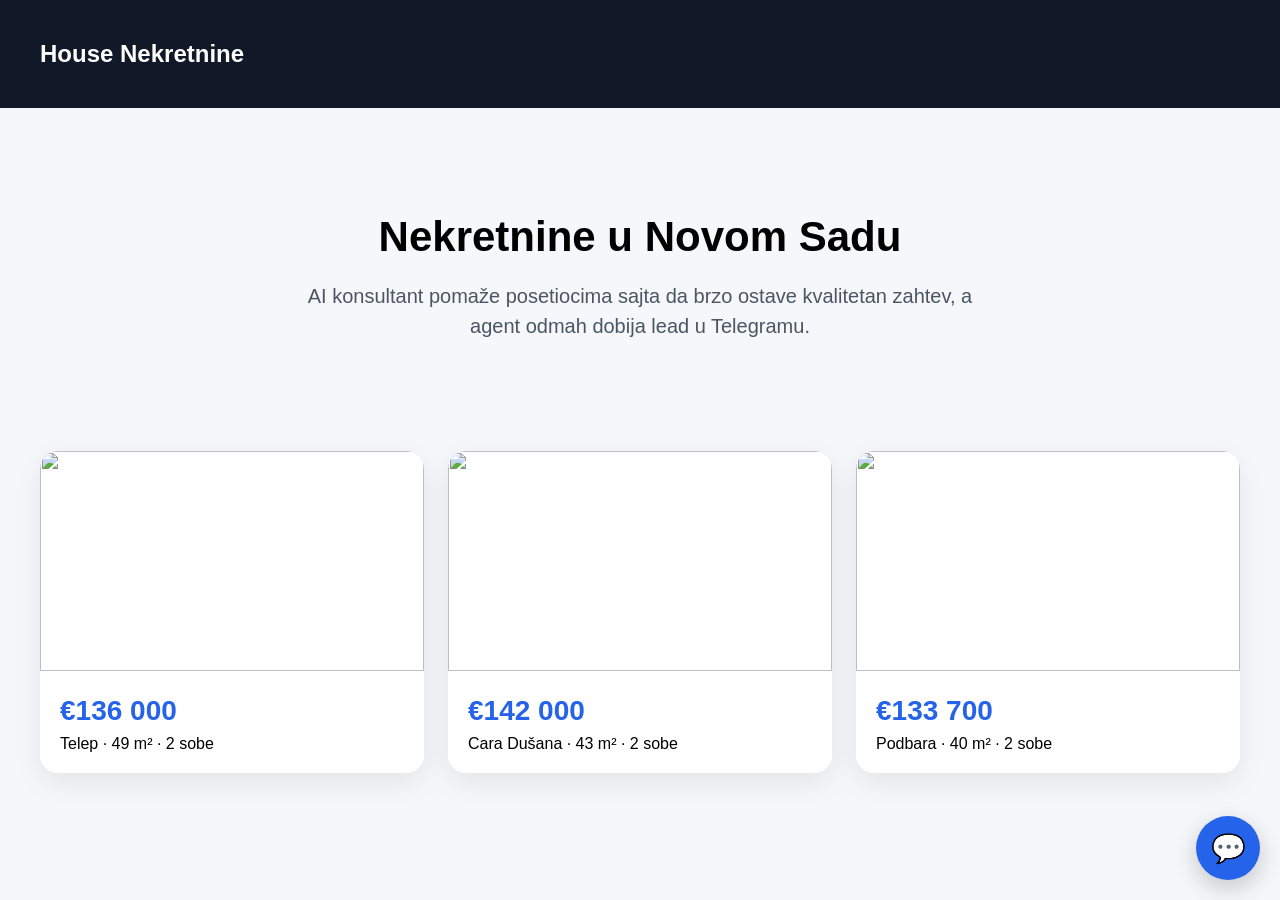
==== commit 284d398b: "set live widget demo as homepage" ====
--- a/index.html
+++ b/index.html
@@ -3,138 +3,36 @@
 <head>
   <meta charset="UTF-8" />
   <meta name="viewport" content="width=device-width, initial-scale=1.0" />
-  <title>Infinity AI — AI Sales Consultant</title>
-  <meta name="description" content="Infinity AI converts website visitors into qualified leads 24/7." />
-  <link rel="stylesheet" href="style.css" />
+
+  <title>Infinity AI — Live Demo</title>
+
+  <meta
+    name="description"
+    content="Infinity AI live demo — AI sales consultant that converts website visitors into qualified leads."
+  />
+
+  <meta
+    http-equiv="refresh"
+    content="0; url=/widget/infinity-ai-lead-engine/demo.html"
+  />
+
+  <script>
+    window.location.replace('/widget/infinity-ai-lead-engine/demo.html');
+  </script>
 </head>
 
-<body>
-  <header class="header">
-    <div class="logo">∞ Infinity AI</div>
-
-    <nav>
-      <a href="#demo" data-key="nav_demo"></a>
-      <a href="#how" data-key="nav_how"></a>
-      <a href="#pricing" data-key="nav_pricing"></a>
-    </nav>
-
-    <div class="lang">
-      <button onclick="setLang('sr')">🇷🇸 SR</button>
-      <button onclick="setLang('en')">🇬🇧 EN</button>
-    </div>
-  </header>
-
-  <main>
-    <section class="hero">
-      <div class="hero-text">
-        <div class="badge" data-key="badge"></div>
-        <h1 data-key="hero_title"></h1>
-        <p data-key="hero_text"></p>
-        <a href="#demo" class="btn" data-key="hero_button"></a>
-      </div>
-
-      <div class="hero-panel" id="demo">
-        <div class="chat">
-          <div class="chat-top">🤖 Infinity AI</div>
-          <div id="chatMessages" class="messages"></div>
-          <div id="quickReplies" class="quick"></div>
-
-          <form id="leadForm" class="lead-form hidden">
-            <input id="leadName" placeholder="Name" />
-            <input id="leadPhone" placeholder="Phone" />
-            <button type="submit" data-key="send"></button>
-          </form>
-        </div>
-
-        <div class="crm">
-          <div class="crm-title">
-            <span data-key="crm_title"></span>
-            <b>LIVE</b>
-          </div>
-          <div id="crmList"></div>
-        </div>
-      </div>
-    </section>
-
-    <section class="section">
-      <h2 data-key="properties_title"></h2>
-      <div id="properties" class="properties"></div>
-    </section>
-
-    <section class="section" id="how">
-      <h2 data-key="how_title"></h2>
-      <div class="steps">
-        <div><b>01</b><h3 data-key="step1_title"></h3><p data-key="step1_text"></p></div>
-        <div><b>02</b><h3 data-key="step2_title"></h3><p data-key="step2_text"></p></div>
-        <div><b>03</b><h3 data-key="step3_title"></h3><p data-key="step3_text"></p></div>
-        <div><b>04</b><h3 data-key="step4_title"></h3><p data-key="step4_text"></p></div>
-      </div>
-    </section>
-
-    <section class="section pricing" id="pricing">
-      <h2 data-key="pricing_title"></h2>
-
-      <div class="plans">
-        <div class="plan">
-          <h3>Starter</h3>
-          <strong>€99</strong>
-          <p data-key="starter"></p>
-        </div>
-
-        <div class="plan featured">
-          <h3>Business</h3>
-          <strong>€199</strong>
-          <p data-key="business"></p>
-        </div>
-
-        <div class="plan">
-          <h3>Enterprise</h3>
-          <strong data-key="custom"></strong>
-          <p data-key="enterprise"></p>
-        </div>
-      </div>
-    </section>
-  </main>
-
-  <footer>
-    © 2026 Infinity AI
-  </footer>
-
-<!-- Infinity AI Widget -->
-<link rel="stylesheet" href="widget/widget.css">
-
-<script src="widget/settings.js"></script>
-<script src="widget/api.js"></script>
-<script src="widget/property-search.js"></script>
-<script src="widget/save-lead.js"></script>
-
-<script src="widget/widget-ui.js"></script>
-<script src="widget/messages.js"></script>
-<script src="widget/forms.js"></script>
-
-<script src="widget/ai-brain.js"></script>
-<script src="widget/ai-chat-flow.js"></script>
-
-<script src="widget/buy-flow.js"></script>
-<script src="widget/sell-flow.js"></script>
-<script src="widget/rent-flow.js"></script>
-<script src="widget/let-flow.js"></script>
-<script src="widget/other-flow.js"></script>
-
-<script src="widget/widget.js"></script>
-
-<script>
-document.addEventListener('DOMContentLoaded', function () {
-
-    InfinityAI.init({
-        apiKey: 'house-nekretnine',
-        autoOpenDelay: 3000
-    });
-
-});
-</script>
-
-<script src="app.js"></script>
-  <script src="app.js"></script>
+<body style="margin:0;font-family:Arial,sans-serif;background:#0b1020;color:white;display:flex;align-items:center;justify-content:center;height:100vh;">
+  <div style="text-align:center;">
+    <h1>Infinity AI</h1>
+    <p>Opening live demo...</p>
+    <p>
+      <a
+        href="/widget/infinity-ai-lead-engine/demo.html"
+        style="color:#60a5fa;"
+      >
+        Open demo manually
+      </a>
+    </p>
+  </div>
 </body>
-</html>
+</html>
